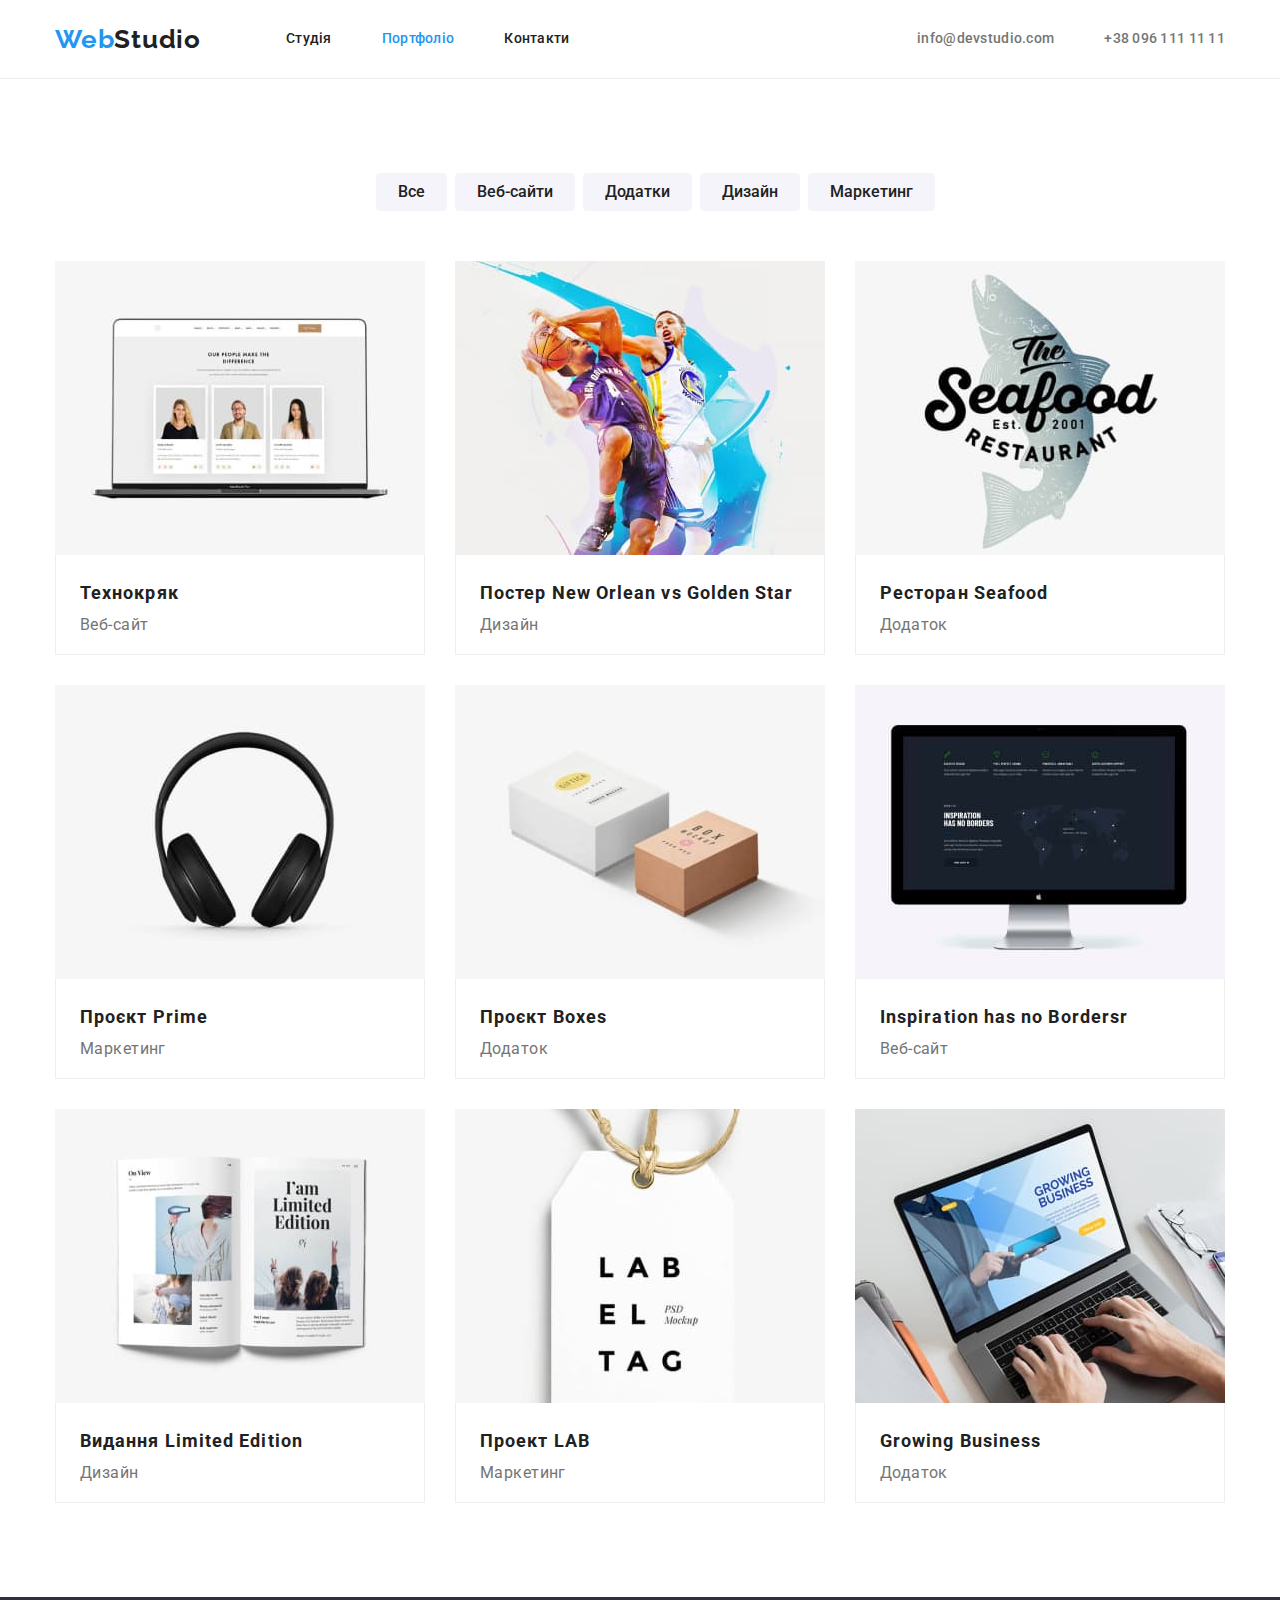
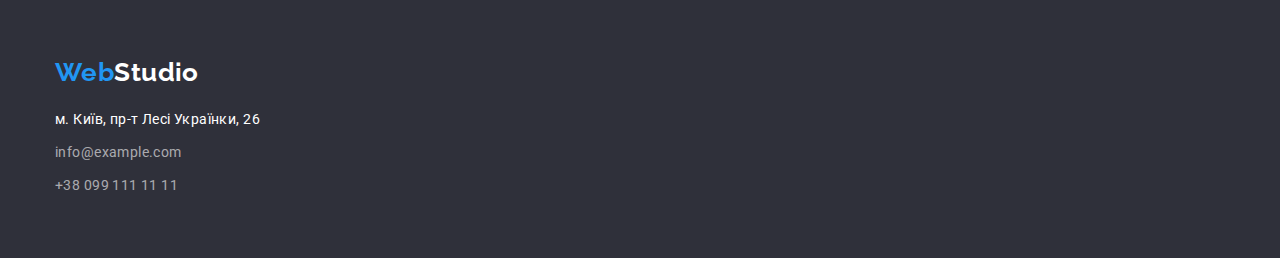
==== portfolia.html @ 4f60a434 "added icons" ====
<!DOCTYPE html>
<html lang="uk">
  <head>
    <meta charset="UTF-8" />
    <meta http-equiv="X-UA-Compatible" content="IE=edge" />
    <meta name="viewport" content="width=device-width, initial-scale=1.0" />
    <title>Portfolio</title>
    <link rel="preconnect" href="https://fonts.googleapis.com" />
    <link rel="preconnect" href="https://fonts.gstatic.com" crossorigin />
    <link
      href="https://fonts.googleapis.com/css2?family=Raleway:wght@700&family=Roboto:wght@400;500;700;900&display=swap"
      rel="stylesheet"
    />
    <link
      rel="stylesheet"
      href="https://cdnjs.cloudflare.com/ajax/libs/modern-normalize/1.1.0/modern-normalize.min.css"
    />
    <link rel="stylesheet" href="./css/style.css" />
  </head>
  <body>
    <!-- навігація сайту -->
    <header class="header-page">
      <div class="container container-nav">
      <nav class="main-nav">
        <a href="/index.html" class="main-logo logo"
          ><span class="accent"> Web</span>Studio</a
        >
        <ul class="list">
          <li class="item"><a href="./index.html" class="list-nav">Студія</a></li>
          <li class="current item">
            <a href="./portfolia.html" class="list-nav">Портфоліо</a>
          </li class="item">
          <li class="item"><a href="" class="list-nav">Контакти</a></li>
        </ul>
      </nav>
        <ul class="contact">
          <li class="item"><a href="mailto:info@devstudio.com">info@devstudio.com</a></li>
          <li class="item"><a href="tel:+380961111111">+38 096 111 11 11</a></li>
        </ul>
      </div>
    </header>
    <main>
      <!-- кнопки -->
      <section class="section-total">
        <div class="container">
        <h1 class="hide-title visually-hidden">Портфоліо</h1>
        <ul class="container list-main">
          <li class="list-btn"><button type="button" class="buton-name">Все</button></li>
          <li class="list-btn"><button type="button" class="buton-name">Веб-сайти</button></li>
          <li class="list-btn"><button type="button" class="buton-name">Додатки</button></li>
          <li class="list-btn"><button type="button" class="buton-name">Дизайн</button></li>
          <li class="list-btn"><button type="button" class="buton-name">Маркетинг</button></li>
        </ul>
        </div>
      
      <!-- секція Портфоліо -->
      <section class=" container"> 
        <ul class="cards">
          <li class="card-set">
            <img class="imagine"
              src="./images/portfolio1.jpg"
              alt="портфоліо на комютері"
              width="370"
            />
            <div class="card-block">
            <h2 class="subtitle-type">Технокряк</h2>
            <p class="text">Веб-сайт</p>
            </div>
          </li>
          <li class="card-set">
            <img class="imagine"
              src="./images/portfolio2.jpg"
              alt="два гравці грають в баскетбол"
              width="370"
            />
            <div class="card-block">
            <h2 class="subtitle-type">Постер New Orlean vs Golden Star</h2>
            <p class="text">Дизайн</p>
            </div>
          </li>
          <li class="card-set">
            <img class="imagine"
              src="./images/portfolio3.jpg"
              alt="лого ресторану Seafood"
              width="370"
            />
            <div class="card-block">
            <h2 class="subtitle-type">Ресторан Seafood</h2>
            <p class="text">Додаток</p>
            </div>
          </li>
          <li class="card-set">
            <img class="imagine"
              src="./images/portfolio4.jpg"
              alt="навушники бездротові"
              width="370"
            />
            <div class="card-block">
            <h2 class="subtitle-type">Проєкт Prime</h2>
            <p class="text">Маркетинг</p>
            </div>
          </li>
          <li class="card-set">
            <img class="imagine"
              src="./images/portfolio5.jpg"
              alt="дві коробки, білого і рожевого кольору"
              width="370"
            />
            <div class="card-block">
            <h2 class="subtitle-type">Проєкт Boxes</h2>
            <p class="text">Додаток</p>
            </div>
          </li>
          <li class="card-set">
            <img class="imagine"
              src="./images/portfolio6.jpg"
              alt="монітор компютера"
              width="370"
            />
            <div class="card-block">
            <h2 class="subtitle-type">Inspiration has no Bordersr</h2>
            <p class="text">Веб-сайт</p>
            </div>
          </li>
          <li class="card-set">
            <img class="imagine"
              src="./images/portfolio7.jpg"
              alt="видання журналу Limited Edition"
              width="370"
            />
            <div class="card-block">
            <h2 class="subtitle-type">Видання Limited Edition</h2>
            <p class="text">Дизайн</p>
            </div>
          </li>
          <li class="card-set">
            <img class="imagine"
              src="./images/portfolio8.jpg"
              alt="біла етикетка"
              width="370"
            />
            <div class="card-block">
            <h2 class="subtitle-type">Проект LAB</h2>
            <p class="text">Маркетинг</p>
            </div>
          </li>
          <li class="card-set">
            <img class="imagine"
              src="./images/portfolio9.jpg"
              alt="створення бізнес плану на ноутбуці"
              width="370"
            />
            <div class="card-block">
            <h2 class="subtitle-type">Growing Business</h2>
            <p class="text">Додаток</p>
            </div>
          </li>
        </ul>
      </section>
      </section>
    </main>
    <!-- футер -->
    <footer class="footer">
      <div class="container footer-address">
      <a href="/index.html" class="logo-accent footer-logo"
        ><span class="accent"> Web</span>Studio</a
      >
      <address class="address">
        <ul class="footer-address">
          <li>м. Київ, пр-т Лесі Українки, 26</li>
          <li>
            <a href="mailto:info@example.com" class="link">info@example.com </a>
          </li>
          <li>
            <a href="tel:+380991111111" class="link">+38 099 111 11 11</a>
          </li>
        </ul>
      </address>
      </div>
    </footer>
  </body>
</html>
---- css/style.css ----
:root {
  --main-text-color: #757575;
  --title-text-color: #212121;
  --accent-text-color: #2196f3;
  --white-text-color: #ffffff;
  --secondary-background-color: #2f303a;
  --link-text-color: rgba(255, 255, 255, 0.6);
  --primary-background-color: #f5f4fa;
  --box-shadow-color: rgba(0, 0, 0, 0.15);
  --button-background-color: #188ce8;
  --solid-border-color: #eeeeee;
}

body {
  color: var(--main-text-color);
  background-color: var(--white-text-color);
  font-family: "Roboto", sans-serif;
  font-style: normal;
  font-size: 14px;
  line-height: 1.7;
  letter-spacing: 0.03em;
}
ul {
  list-style: none;
  margin: 0;
  padding: 0;
}

h1,
h2,
h3,
p {
  margin: 0;
}

/* header */

.header-page {
  border-bottom: 1px solid #ececec;
}

.container {
  width: 1200px;
  margin-left: auto;
  margin-right: auto;
  padding-left: 15px;
  padding-right: 15px;
}
.container-nav {
  display: flex;
  align-items: center;
}
.main-nav {
  display: flex;
  align-items: center;
  margin: 0;
  margin-right: auto;
  padding: 0;
}

/* logo */

.main-logo {
  display: flex;
  margin-right: 85px;
  padding-top: 24px;
  padding-bottom: 23px;
}
.logo {
  color: var(--title-text-color);
}
.logo:hover,
.logo:focus {
  color: var(--accent-text-color);
}
.accent {
  color: var(--accent-text-color);
}
.logo,
.accent {
  font-family: "Raleway", sans-serif;
  font-weight: 700;
  font-size: 26px;
  line-height: 1.19;
  text-decoration: none;
  letter-spacing: 0.03em;
}

.list {
  display: flex;
}

.list .item {
  margin-right: 50px;
}
.list .item:last-child {
  margin-right: 0;
}

/* навігація */
.list .list-nav {
  color: var(--title-text-color);
  font-weight: 500;
  font-size: 14px;
  line-height: 1.14;
  text-decoration: none;
  letter-spacing: 0.02em;
}
.list .list-nav:hover,
.list .list-nav:focus {
  color: var(--accent-text-color);
}
.current .list-nav {
  color: var(--accent-text-color);
}

/* контакти */
.contact {
  display: flex;
  align-items: center;
  margin-left: auto;
  padding: 0;
  margin: 0;
}
.contact .item + .item {
  margin-left: 50px;
}

.contact a {
  font-weight: 500;
  font-size: 14px;
  line-height: 1.14;
  color: var(--main-text-color);
  text-decoration: none;
  letter-spacing: 0.02em;
}
.contact a:hover,
.contact a:focus {
  color: var(--accent-text-color);
}

.icon-header {
  fill: #757575;
}
.icon-header:hover {
  fill: #2196f3;
}

/* page 1 */

/* герой */
.section-hero {
  background-color: var(--secondary-background-color);
  text-align: center;
  padding-top: 200px;
  padding-bottom: 200px;
}
.hero {
  font-weight: 900;
  width: 696px;
  margin-left: auto;
  margin-right: auto;
  font-size: 44px;
  line-height: 1.4;
  text-transform: uppercase;
  color: var(--white-text-color);
  letter-spacing: 0.06em;
  text-transform: uppercase;
  margin-bottom: 30px;
}
.btn {
  display: inline-block;
  text-align: center;

  font-family: "Roboto", sans-serif;
  font-weight: 700;
  font-size: 16px;
  line-height: 1.8;
  padding: 10px 32px;

  box-shadow: 0px 4px 4px var(--box-shadow-color);
  border-radius: 4px;
  letter-spacing: 0.06em;
  background-color: var(--accent-text-color);
  color: var(--white-text-color);
  border: transparent;
  cursor: pointer;
}

.btn:hover,
.btn:focus {
  background: var(--button-background-color);
}

/* cекція особливості */
.hide-title {
  text-align: center;
}
.title {
  margin-bottom: 10px;
  font-weight: 700;
  font-size: 14px;
  line-height: 1.4;
  color: var(--title-text-color);
}
.items-container {
  display: flex;
  flex-wrap: wrap;
  align-items: flex-start;
}
.list-item {
  width: calc((100% - 90px) / 4);
  margin-right: 30px;
}
.list-item:nth-child(4n) {
  margin-right: 0;
}

.feature {
  background: #f5f4fa;
  padding: 25px 100px;
  margin-bottom: 30px;
}

/* секція чим ми займаємося */
.section-total {
  padding-top: 94px;
  padding-bottom: 94px;
}
.section-total.about {
  padding-top: 0;
}
.caption {
  font-weight: 700;
  font-size: 36px;
  line-height: 1.2;
  text-align: center;
  color: var(--title-text-color);
  margin-bottom: 50px;
}
.item-image {
  display: flex;
  flex-wrap: wrap;
  padding-top: 0;
  padding-bottom: 0;
}
.img {
  width: calc((100% - 60px) / 3);
  margin-right: 30px;
}
.img:nth-child(3n) {
  margin-right: 0;
}
/* наша команда */

.title-team {
  padding-top: 30px;
  padding-bottom: 30px;
  text-align: center;
}

.section-team {
  margin: 0;
  background-color: var(--primary-background-color);
}
.item-team {
  display: flex;
  flex-wrap: wrap;
  align-items: flex-start;
}

.pic {
  width: calc((100% - 90px) / 4);
  background-color: var(--white-text-color);
  margin-right: 30px;
  box-shadow: 0px 1px 3px rgba(0, 0, 0, 0.12), 0px 1px 1px rgba(0, 0, 0, 0.14),
    0px 2px 1px rgba(0, 0, 0, 0.2);
  border-radius: 0px 0px 4px 4px;
}

.pic:nth-child(4n) {
  margin-right: 0;
}
.subtitle {
  margin-bottom: 10px;
  font-weight: 500;
  font-size: 16px;
  line-height: 1.2;
  color: var(--title-text-color);
}
.text {
  font-size: 16px;
  line-height: 1.2;
}

.social-links {
  display: flex;
  align-self: center;
  padding-top: 16px;
  padding-left: 32px;
  padding-right: 32px;
  padding-bottom: 0;
}
.social-icon {
  padding-top: 12px;
  padding-left: 12px;
  padding-right: 12px;

  fill: tomato;
  border: none;
}
.social-icon:hover,
.social-icon:focus {
  width: 44px;
  height: 44px;
  fill: teal;
  background-color: #2196f3;
  border-radius: 50%;
}

/* Постійні клієнти */

.clients-logo {
  display: flex;
}

/* футер */
.footer {
  background-color: var(--secondary-background-color);
  padding-top: 60px;
  padding-bottom: 60px;
}
.footer-address {
  display: flex;
  flex-direction: column;
  align-items: flex-start;
}
.footer-address li {
  margin-bottom: 9px;
}
.footer-address li:last-child {
  margin-bottom: 0px;
}

.footer-logo {
  margin-bottom: 20px;
}
.logo-accent {
  color: var(--white-text-color);
}
.logo-accent,
.accent {
  font-family: "Raleway";
  font-weight: 700;
  font-size: 26px;
  line-height: 1.2;
  text-decoration: none;
}
.address {
  font-family: "Roboto", sans-serif;
  font-style: normal;
  font-size: 14px;
  line-height: 1.7;
  color: var(--white-text-color);
}
.link {
  color: var(--link-text-color);
  text-decoration: none;
}
.link:hover,
.link:focus {
  color: var(--accent-text-color);
}

/* page 2 PORTFOLIO */

/* кнопки */

.list-btn {
  display: flex;
  margin-right: 8px;
}
.list-btn:last-child {
  margin-right: 0px;
}

.list-main {
  display: flex;
  justify-content: center;
  margin-bottom: 50px;
}
.buton-name {
  font-family: "Roboto", sans-serif;
  font-weight: 500;
  font-size: 16px;
  line-height: 1.6;
  text-align: center;
  background-color: var(--primary-background-color);
  color: var(--title-text-color);
  border: none;
  border-radius: 4px;
  cursor: pointer;
  padding-right: 22px;
  padding-left: 22px;
  padding-top: 6px;
  padding-bottom: 6px;
}

.buton-name:hover,
.buton-name:focus {
  background-color: var(--accent-text-color);
  color: var(--white-text-color);
  border-radius: 4px;
}

/* cекція портфоліо */

.card-block {
  padding-top: 20px;
  padding-right: 24px;
  padding-bottom: 20px;
  padding-left: 24px;
  text-align: left;
  border-left: 1px solid var(--solid-border-color);
  border-right: 1px solid var(--solid-border-color);
  border-bottom: 1px solid var(--solid-border-color);
}
.cards {
  display: flex;
  flex-wrap: wrap;
  padding: 0;
}
.card-set {
  width: calc((100% - 60px) / 3);
  margin-right: 30px;
  margin-bottom: 30px;
}

.card-set:nth-child(3n) {
  margin-right: 0;
}

.card-set:nth-last-child(-n + 3) {
  margin-bottom: 0;
}

.imagine {
  display: block;
  max-width: 100%;
}

.subtitle-type {
  font-weight: 700;
  font-size: 18px;
  line-height: 2;
  color: var(--title-text-color);
  letter-spacing: 0.06em;
  margin-bottom: 4px;
}
.visually-hidden {
  position: absolute;
  white-space: nowrap;
  width: 1px;
  height: 1px;
  overflow: hidden;
  border: 0;
  padding: 0;
  clip: rect(0 0 0 0);
  clip-path: inset(50%);
  margin: -1px;
}
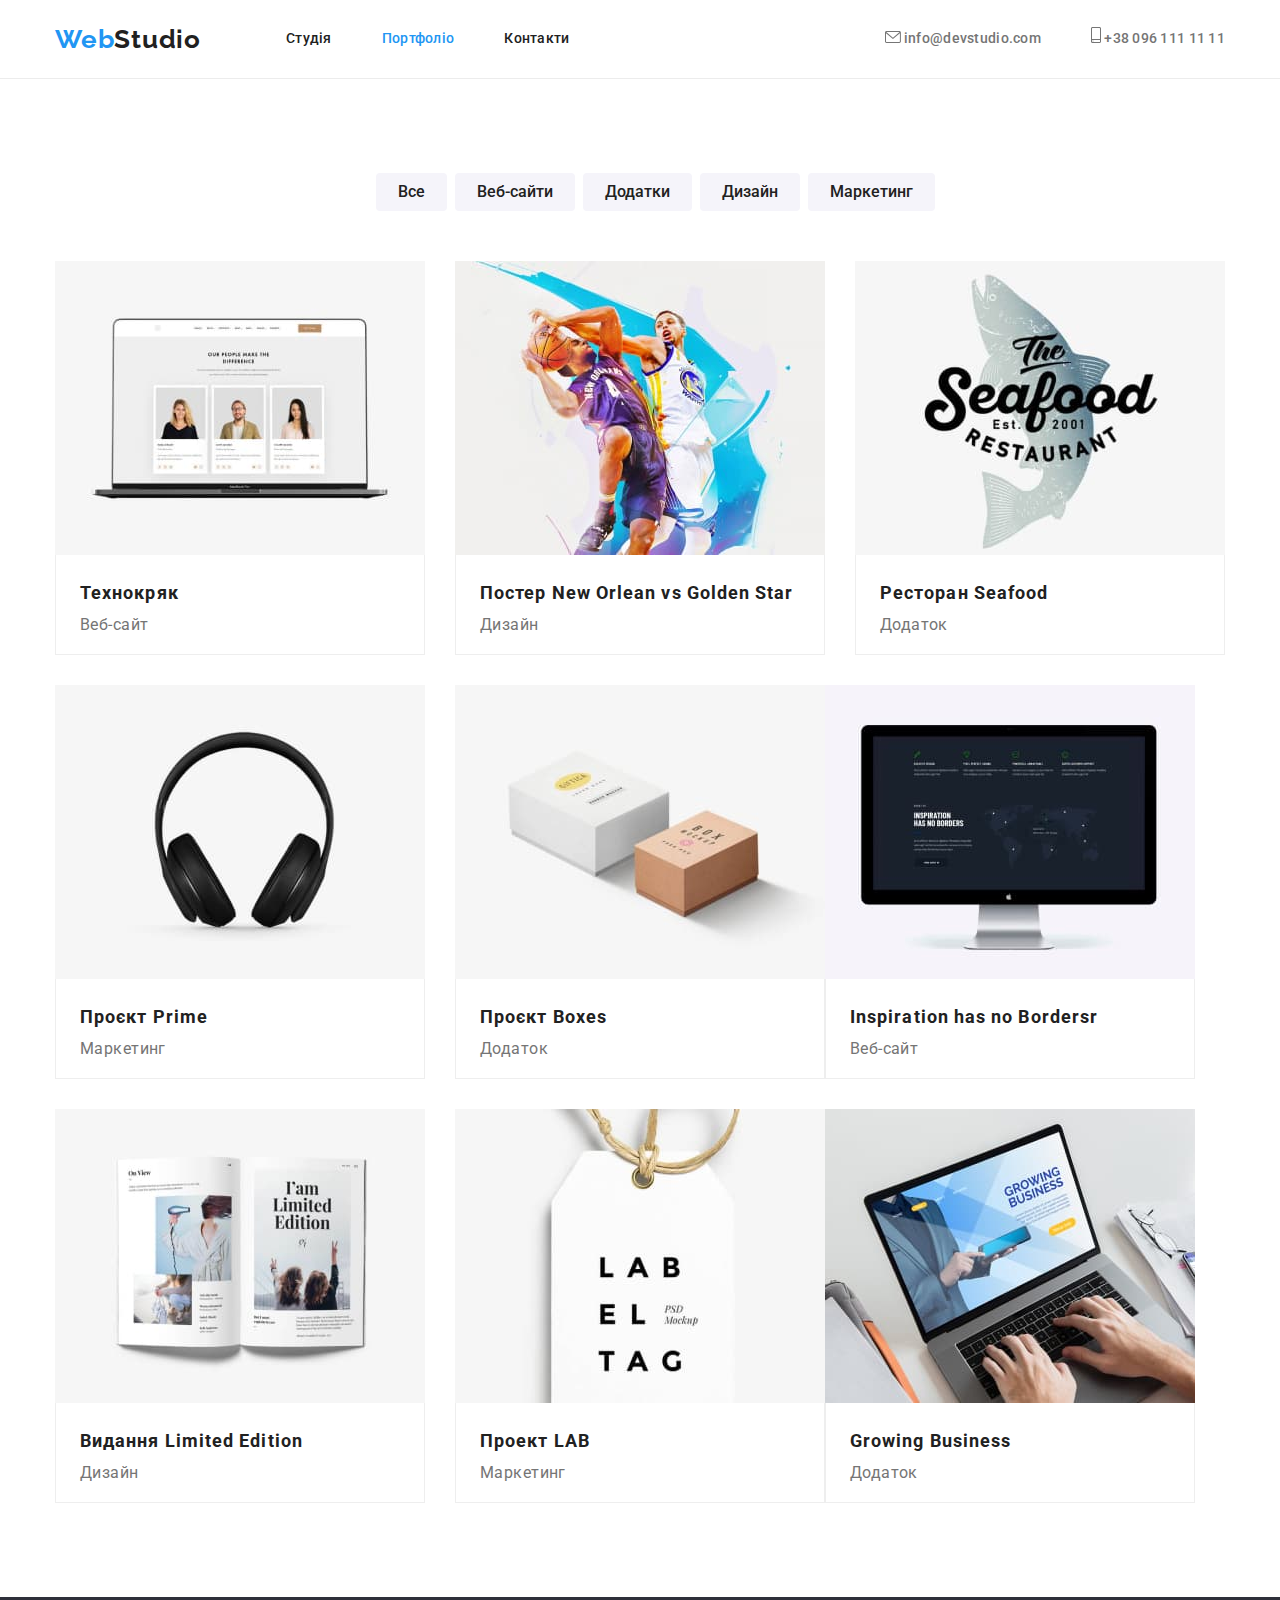
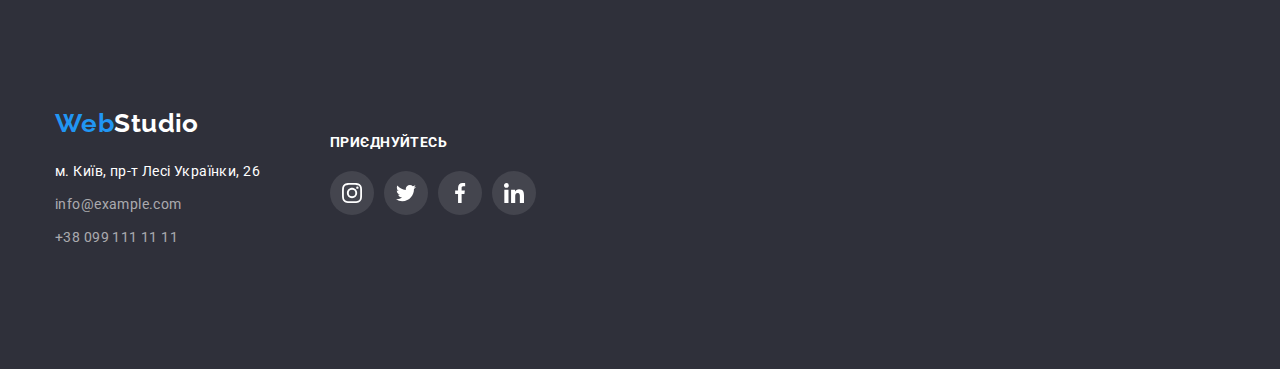
==== commit 04239536: "updated style of studio" ====
--- a/portfolia.html
+++ b/portfolia.html
@@ -34,8 +34,15 @@
         </ul>
       </nav>
         <ul class="contact">
-          <li class="item"><a href="mailto:info@devstudio.com">info@devstudio.com</a></li>
-          <li class="item"><a href="tel:+380961111111">+38 096 111 11 11</a></li>
+          <li class="item"><a href="mailto:info@devstudio.com">
+            <svg class="icon-header" width="16" height="12" >
+              <use href="./images/icons.svg#icon-envelope" ></use></svg>
+            info@devstudio.com </a></li>
+          <li class="item"><a href="tel:+380961111111"> 
+            <svg class="icon-header" width="10" height="16">
+            <use href="./images/icons.svg#icon-smartphone"></use>
+          </svg>
+            +38 096 111 11 11</a></li>
         </ul>
       </div>
     </header>
@@ -56,7 +63,7 @@
       <!-- секція Портфоліо -->
       <section class=" container"> 
         <ul class="cards">
-          <li class="card-set">
+          <li class="card-set"><a class="projects" href=""></a>
             <img class="imagine"
               src="./images/portfolio1.jpg"
               alt="портфоліо на комютері"
@@ -67,7 +74,7 @@
             <p class="text">Веб-сайт</p>
             </div>
           </li>
-          <li class="card-set">
+          <li class="card-set"><a class="projects" href=""></a>
             <img class="imagine"
               src="./images/portfolio2.jpg"
               alt="два гравці грають в баскетбол"
@@ -78,7 +85,7 @@
             <p class="text">Дизайн</p>
             </div>
           </li>
-          <li class="card-set">
+          <li class="card-set"><a class="projects" href=""></a>
             <img class="imagine"
               src="./images/portfolio3.jpg"
               alt="лого ресторану Seafood"
@@ -88,7 +95,7 @@
             <h2 class="subtitle-type">Ресторан Seafood</h2>
             <p class="text">Додаток</p>
             </div>
-          </li>
+          </li><a class="projects" href=""></a>
           <li class="card-set">
             <img class="imagine"
               src="./images/portfolio4.jpg"
@@ -100,7 +107,7 @@
             <p class="text">Маркетинг</p>
             </div>
           </li>
-          <li class="card-set">
+          <li class="card-set"><a class="projects" href=""></a>
             <img class="imagine"
               src="./images/portfolio5.jpg"
               alt="дві коробки, білого і рожевого кольору"
@@ -111,7 +118,7 @@
             <p class="text">Додаток</p>
             </div>
           </li>
-          <li class="card-set">
+          <li class="card-set"><a class="projects" href=""></a>
             <img class="imagine"
               src="./images/portfolio6.jpg"
               alt="монітор компютера"
@@ -122,7 +129,7 @@
             <p class="text">Веб-сайт</p>
             </div>
           </li>
-          <li class="card-set">
+          <li class="card-set"><a class="projects" href=""></a>
             <img class="imagine"
               src="./images/portfolio7.jpg"
               alt="видання журналу Limited Edition"
@@ -133,7 +140,7 @@
             <p class="text">Дизайн</p>
             </div>
           </li>
-          <li class="card-set">
+          <li class="card-set"><a class="projects" href=""></a>
             <img class="imagine"
               src="./images/portfolio8.jpg"
               alt="біла етикетка"
@@ -144,7 +151,7 @@
             <p class="text">Маркетинг</p>
             </div>
           </li>
-          <li class="card-set">
+          <li class="card-set"><a class="projects" href=""></a>
             <img class="imagine"
               src="./images/portfolio9.jpg"
               alt="створення бізнес плану на ноутбуці"
@@ -160,9 +167,10 @@
       </section>
     </main>
     <!-- футер -->
-    <footer class="footer">
-      <div class="container footer-address">
-      <a href="/index.html" class="logo-accent footer-logo"
+    <footer class=" footer">
+       <div class="container container-footer">
+      <div class=" company-address">
+      <a class="logo-accent footer-logo" href="/index.html" 
         ><span class="accent"> Web</span>Studio</a
       >
       <address class="address">
@@ -175,8 +183,26 @@
             <a href="tel:+380991111111" class="link">+38 099 111 11 11</a>
           </li>
         </ul>
-      </address>
+        </address>
+        </div>
+<div class="social-list-style">
+        <h3 class="footer-title">приєднуйтесь</h3>
+        <ul class="footer-list">
+            <li class="social-item"><a class="social-link-list" href="#"><svg width="20" height="20">
+              <use  href="./images/icons.svg#icon-instagram-2"></use>
+            </svg></a></li>
+            <li class="social-item"><a class="social-link-list" href="#"><svg width="20" height="20">
+              <use href="./images/icons.svg#icon-twitter-1"></use>
+            </svg></a></li>
+            <li class="social-item"><a class="social-link-list" href="#"><svg width="20" height="20">
+              <use href="./images/icons.svg#icon-facebook-1"></use>
+            </svg></a></li>
+            <li class="social-item"><a class="social-link-list" href="#"><svg width="20" height="20">
+              <use href="./images/icons.svg#icon-linkedin-1"></use>
+            </svg></a></li>
+          </ul>
       </div>
+</div>
     </footer>
   </body>
 </html>
--- a/css/style.css
+++ b/css/style.css
@@ -9,6 +9,9 @@
   --box-shadow-color: rgba(0, 0, 0, 0.15);
   --button-background-color: #188ce8;
   --solid-border-color: #eeeeee;
+  --solid-border-header: #ececec;
+  --gradient-color: rgba(47, 48, 58, 0.4);
+  --main-social-color: #afb1b8;
 }
 
 body {
@@ -36,7 +39,7 @@
 /* header */
 
 .header-page {
-  border-bottom: 1px solid #ececec;
+  border-bottom: 1px solid var(--solid-border-header);
 }
 
 .container {
@@ -131,19 +134,13 @@
   font-size: 14px;
   line-height: 1.14;
   color: var(--main-text-color);
+  fill: currentColor;
   text-decoration: none;
   letter-spacing: 0.02em;
 }
 .contact a:hover,
 .contact a:focus {
   color: var(--accent-text-color);
-}
-
-.icon-header {
-  fill: #757575;
-}
-.icon-header:hover {
-  fill: #2196f3;
 }
 
 /* page 1 */
@@ -154,6 +151,8 @@
   text-align: center;
   padding-top: 200px;
   padding-bottom: 200px;
+  background-image: url("../images/Img.svg");
+  background-image: linear-gradient(var(--gradient-color: ));
 }
 .hero {
   font-weight: 900;
@@ -217,7 +216,7 @@
 }
 
 .feature {
-  background: #f5f4fa;
+  background: var(--primary-background-color);
   padding: 25px 100px;
   margin-bottom: 30px;
 }
@@ -254,8 +253,7 @@
 /* наша команда */
 
 .title-team {
-  padding-top: 30px;
-  padding-bottom: 30px;
+  padding: 30px;
   text-align: center;
 }
 
@@ -293,28 +291,27 @@
   line-height: 1.2;
 }
 
-.social-links {
-  display: flex;
-  align-self: center;
-  padding-top: 16px;
-  padding-left: 32px;
-  padding-right: 32px;
-  padding-bottom: 0;
-}
-.social-icon {
-  padding-top: 12px;
-  padding-left: 12px;
-  padding-right: 12px;
-
-  fill: tomato;
-  border: none;
-}
-.social-icon:hover,
-.social-icon:focus {
+.social-list {
+  display: flex;
+  align-items: center;
+  gap: 10px;
+  justify-content: center;
+  margin-top: 16px;
+}
+.social-link {
   width: 44px;
   height: 44px;
-  fill: teal;
-  background-color: #2196f3;
+  color: var(--main-social-color);
+  fill: currentColor;
+  display: inline-block;
+  display: flex;
+  align-items: center;
+  justify-content: center;
+}
+.social-link:hover,
+.social-link:focus {
+  color: var(--white-text-color);
+  background-color: var(--accent-text-color);
   border-radius: 50%;
 }
 
@@ -322,6 +319,28 @@
 
 .clients-logo {
   display: flex;
+  align-items: center;
+  justify-content: space-between;
+}
+.client-list {
+  width: 170px;
+  height: 92px;
+  color: var(--main-social-color);
+  fill: currentColor;
+  display: inline-block;
+  display: flex;
+  align-items: center;
+  justify-content: center;
+  border: 1px solid var(--main-social-color);
+  border-radius: 4px;
+}
+.clients-items {
+  margin-right: 30px;
+}
+.client-list:hover,
+.client-list:focus {
+  fill: var(--accent-text-color);
+  border: 1px solid var(--accent-text-color);
 }
 
 /* футер */
@@ -329,22 +348,20 @@
   background-color: var(--secondary-background-color);
   padding-top: 60px;
   padding-bottom: 60px;
+  display: flex;
+  flex-direction: column;
 }
 .footer-address {
   display: flex;
   flex-direction: column;
+
   align-items: flex-start;
 }
 .footer-address li {
   margin-bottom: 9px;
-}
-.footer-address li:last-child {
-  margin-bottom: 0px;
-}
-
-.footer-logo {
-  margin-bottom: 20px;
-}
+  margin-right: 70px;
+}
+
 .logo-accent {
   color: var(--white-text-color);
 }
@@ -362,6 +379,7 @@
   font-size: 14px;
   line-height: 1.7;
   color: var(--white-text-color);
+  padding-top: 20px;
 }
 .link {
   color: var(--link-text-color);
@@ -371,7 +389,52 @@
 .link:focus {
   color: var(--accent-text-color);
 }
-
+.container-footer {
+  display: flex;
+  align-items: center;
+}
+.footer-list {
+  display: flex;
+
+  align-items: center;
+  gap: 10px;
+}
+.social-link-list {
+  padding: 0;
+  margin: 0;
+  width: 44px;
+  height: 44px;
+  color: var(--white-text-color);
+  fill: currentColor;
+  display: inline-block;
+  display: flex;
+  align-items: center;
+  justify-content: center;
+  background: rgba(255, 255, 255, 0.1);
+  border-radius: 50%;
+}
+.social-link-list:hover,
+.social-link-list:focus {
+  fill: currentColor;
+  background: var(--accent-text-color);
+  border-radius: 50%;
+}
+
+.social-list-style {
+  margin-top: 78px;
+  margin-bottom: 94px;
+}
+.footer-title {
+  text-align: left;
+  font-weight: 700;
+  font-size: 14px;
+  line-height: 1.14;
+  letter-spacing: 0.03em;
+  text-transform: uppercase;
+  margin-bottom: 20px;
+
+  color: var(--white-text-color);
+}
 /* page 2 PORTFOLIO */
 
 /* кнопки */
@@ -440,6 +503,12 @@
   margin-right: 0;
 }
 
+.card-set:hover,
+.card-set:focus {
+  border: 1px solid var(--solid-border-color);
+  box-shadow: 0px 1px 1px rgba(0, 0, 0, 0.12), 0px 4px 4px rgba(0, 0, 0, 0.06),
+    1px 4px 6px rgba(0, 0, 0, 0.16);
+}
 .card-set:nth-last-child(-n + 3) {
   margin-bottom: 0;
 }
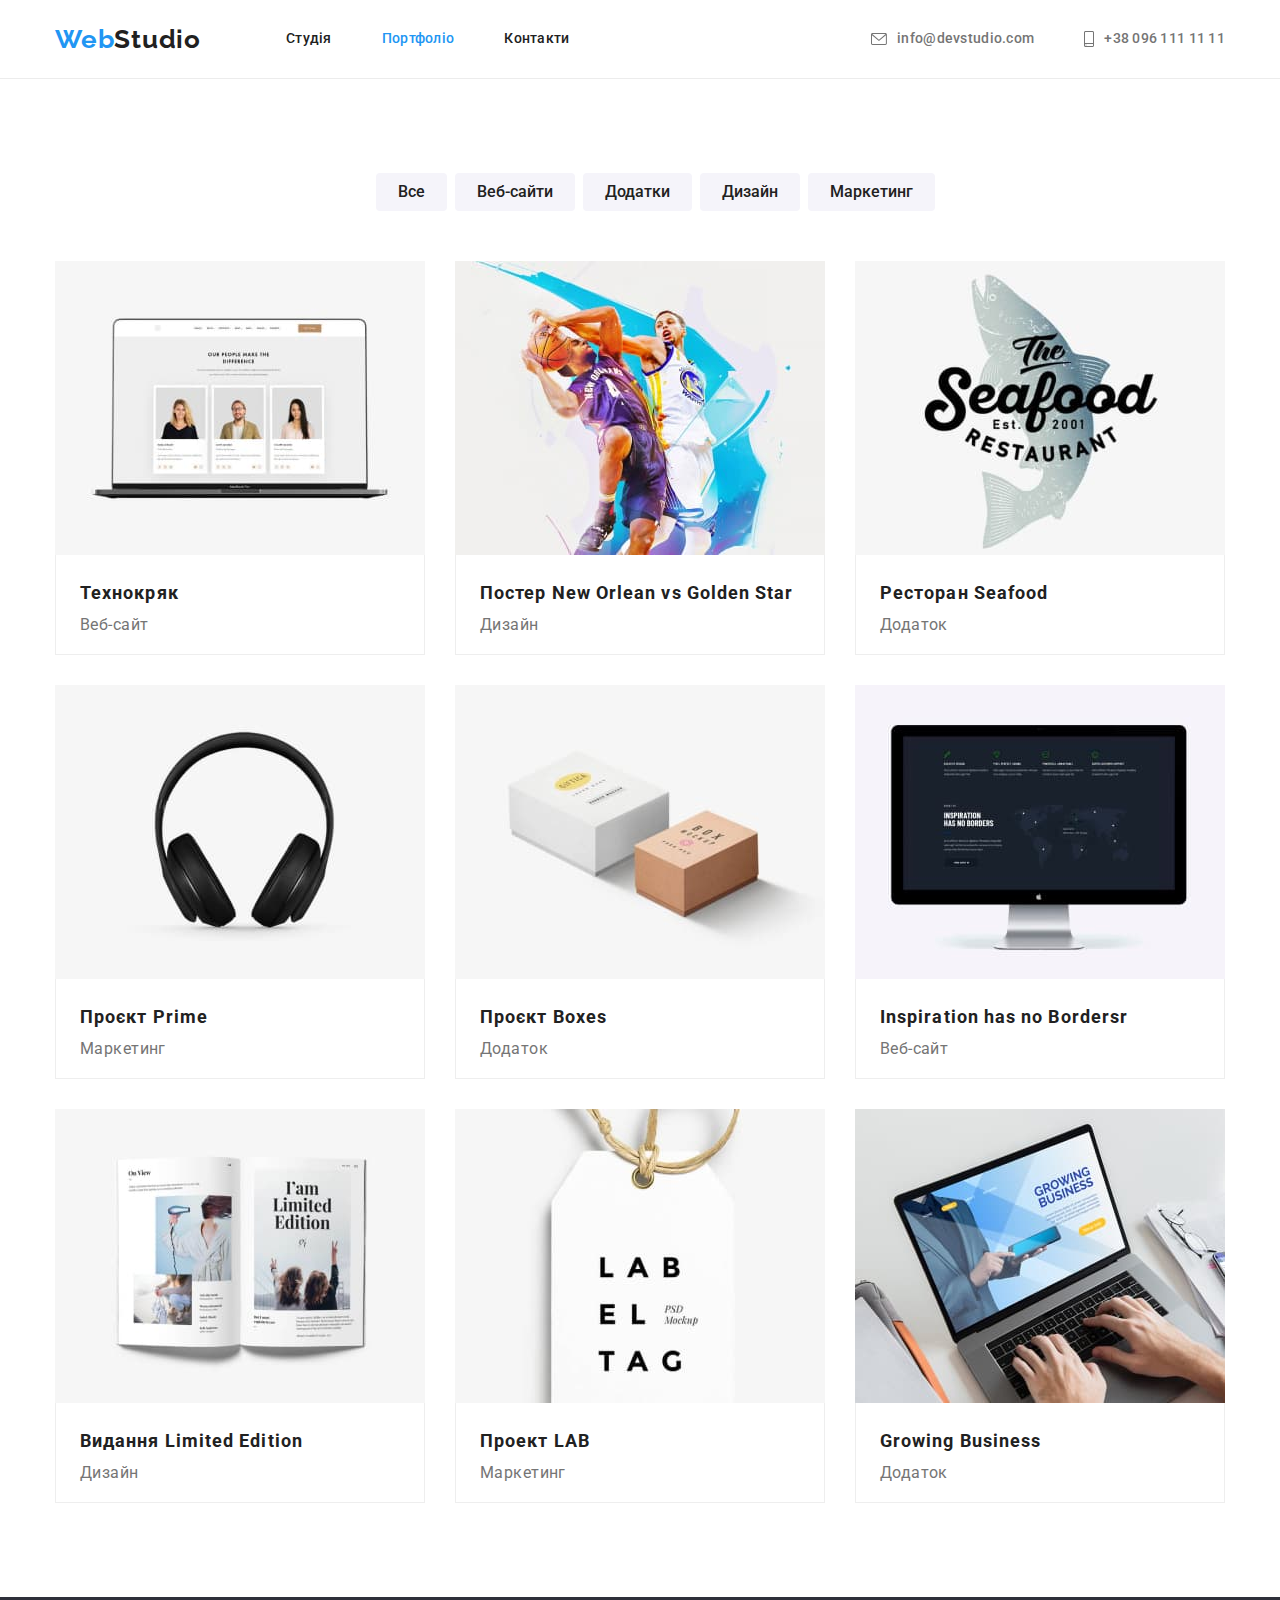
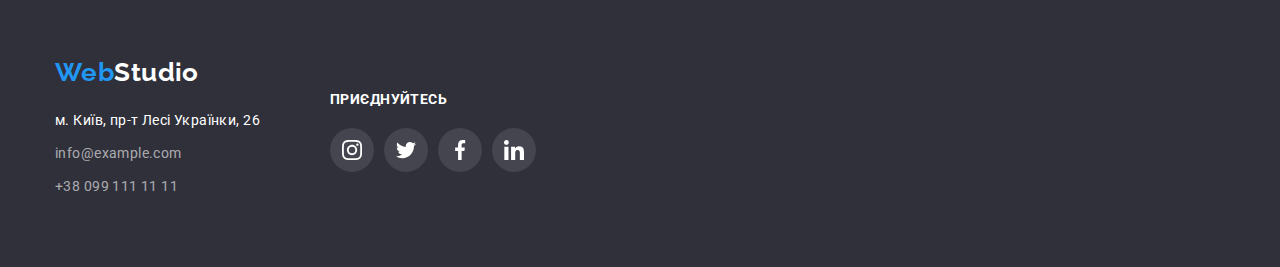
==== commit 78cd5843: "updated svg" ====
--- a/portfolia.html
+++ b/portfolia.html
@@ -58,12 +58,12 @@
           <li class="list-btn"><button type="button" class="buton-name">Дизайн</button></li>
           <li class="list-btn"><button type="button" class="buton-name">Маркетинг</button></li>
         </ul>
-        </div>
+       
       
       <!-- секція Портфоліо -->
-      <section class=" container"> 
+      
         <ul class="cards">
-          <li class="card-set"><a class="projects" href=""></a>
+          <li class="card-set"><a class="projects" href="">
             <img class="imagine"
               src="./images/portfolio1.jpg"
               alt="портфоліо на комютері"
@@ -73,8 +73,9 @@
             <h2 class="subtitle-type">Технокряк</h2>
             <p class="text">Веб-сайт</p>
             </div>
-          </li>
-          <li class="card-set"><a class="projects" href=""></a>
+            </a>
+          </li>
+          <li class="card-set"><a class="projects" href="">
             <img class="imagine"
               src="./images/portfolio2.jpg"
               alt="два гравці грають в баскетбол"
@@ -84,8 +85,9 @@
             <h2 class="subtitle-type">Постер New Orlean vs Golden Star</h2>
             <p class="text">Дизайн</p>
             </div>
-          </li>
-          <li class="card-set"><a class="projects" href=""></a>
+            </a>
+          </li>
+          <li class="card-set"><a class="projects" href="">
             <img class="imagine"
               src="./images/portfolio3.jpg"
               alt="лого ресторану Seafood"
@@ -95,8 +97,9 @@
             <h2 class="subtitle-type">Ресторан Seafood</h2>
             <p class="text">Додаток</p>
             </div>
-          </li><a class="projects" href=""></a>
-          <li class="card-set">
+            </a>
+          </li>
+          <li class="card-set"><a class="projects" href="">
             <img class="imagine"
               src="./images/portfolio4.jpg"
               alt="навушники бездротові"
@@ -106,8 +109,10 @@
             <h2 class="subtitle-type">Проєкт Prime</h2>
             <p class="text">Маркетинг</p>
             </div>
-          </li>
-          <li class="card-set"><a class="projects" href=""></a>
+            </a>
+          </li>
+          
+          <li class="card-set"><a class="projects" href="">
             <img class="imagine"
               src="./images/portfolio5.jpg"
               alt="дві коробки, білого і рожевого кольору"
@@ -117,8 +122,10 @@
             <h2 class="subtitle-type">Проєкт Boxes</h2>
             <p class="text">Додаток</p>
             </div>
-          </li>
-          <li class="card-set"><a class="projects" href=""></a>
+            </a>
+          </li>
+          
+          <li class="card-set"><a class="projects" href="">
             <img class="imagine"
               src="./images/portfolio6.jpg"
               alt="монітор компютера"
@@ -128,8 +135,9 @@
             <h2 class="subtitle-type">Inspiration has no Bordersr</h2>
             <p class="text">Веб-сайт</p>
             </div>
-          </li>
-          <li class="card-set"><a class="projects" href=""></a>
+            </a>
+          </li>
+          <li class="card-set"><a class="projects" href="">
             <img class="imagine"
               src="./images/portfolio7.jpg"
               alt="видання журналу Limited Edition"
@@ -139,8 +147,9 @@
             <h2 class="subtitle-type">Видання Limited Edition</h2>
             <p class="text">Дизайн</p>
             </div>
-          </li>
-          <li class="card-set"><a class="projects" href=""></a>
+            </a>
+          </li>
+          <li class="card-set"><a class="projects" href="">
             <img class="imagine"
               src="./images/portfolio8.jpg"
               alt="біла етикетка"
@@ -150,8 +159,9 @@
             <h2 class="subtitle-type">Проект LAB</h2>
             <p class="text">Маркетинг</p>
             </div>
-          </li>
-          <li class="card-set"><a class="projects" href=""></a>
+            </a>
+          </li>
+          <li class="card-set"><a class="projects" href="">
             <img class="imagine"
               src="./images/portfolio9.jpg"
               alt="створення бізнес плану на ноутбуці"
@@ -161,10 +171,12 @@
             <h2 class="subtitle-type">Growing Business</h2>
             <p class="text">Додаток</p>
             </div>
-          </li>
-        </ul>
-      </section>
-      </section>
+            </a>
+          </li>
+        </ul>
+      
+    </div>
+    </section>
     </main>
     <!-- футер -->
     <footer class=" footer">
--- a/css/style.css
+++ b/css/style.css
@@ -130,19 +130,23 @@
 }
 
 .contact a {
+  display: flex;
   font-weight: 500;
   font-size: 14px;
   line-height: 1.14;
   color: var(--main-text-color);
-  fill: currentColor;
   text-decoration: none;
   letter-spacing: 0.02em;
+  align-items: center;
 }
 .contact a:hover,
 .contact a:focus {
   color: var(--accent-text-color);
 }
-
+.icon-header {
+  margin-right: 10px;
+  fill: currentColor;
+}
 /* page 1 */
 
 /* герой */
@@ -151,8 +155,11 @@
   text-align: center;
   padding-top: 200px;
   padding-bottom: 200px;
-  background-image: url("../images/Img.svg");
-  background-image: linear-gradient(var(--gradient-color: ));
+  background-image: linear-gradient(#000000, #2f303a 40%),
+    url(../images/Img.svg);
+
+  /* background-image: linear-gradient(#000000, #2f303a 40%) .
+    url("../images/Img.svg"); */
 }
 .hero {
   font-weight: 900;
@@ -217,7 +224,11 @@
 
 .feature {
   background: var(--primary-background-color);
-  padding: 25px 100px;
+  width: 270px;
+  height: 120px;
+  display: flex;
+  justify-content: center;
+  align-items: center;
   margin-bottom: 30px;
 }
 
@@ -289,6 +300,7 @@
 .text {
   font-size: 16px;
   line-height: 1.2;
+  color: var(--main-text-color);
 }
 
 .social-list {
@@ -307,12 +319,16 @@
   display: flex;
   align-items: center;
   justify-content: center;
+  border-radius: 50%;
 }
 .social-link:hover,
 .social-link:focus {
   color: var(--white-text-color);
   background-color: var(--accent-text-color);
-  border-radius: 50%;
+}
+
+.social-icon {
+  fill: currentColor;
 }
 
 /* Постійні клієнти */
@@ -340,7 +356,7 @@
 .client-list:hover,
 .client-list:focus {
   fill: var(--accent-text-color);
-  border: 1px solid var(--accent-text-color);
+  border-color: var(--accent-text-color);
 }
 
 /* футер */
@@ -415,15 +431,9 @@
 }
 .social-link-list:hover,
 .social-link-list:focus {
-  fill: currentColor;
   background: var(--accent-text-color);
-  border-radius: 50%;
-}
-
-.social-list-style {
-  margin-top: 78px;
-  margin-bottom: 94px;
-}
+}
+
 .footer-title {
   text-align: left;
   font-weight: 700;
@@ -505,7 +515,6 @@
 
 .card-set:hover,
 .card-set:focus {
-  border: 1px solid var(--solid-border-color);
   box-shadow: 0px 1px 1px rgba(0, 0, 0, 0.12), 0px 4px 4px rgba(0, 0, 0, 0.06),
     1px 4px 6px rgba(0, 0, 0, 0.16);
 }
@@ -538,3 +547,6 @@
   clip-path: inset(50%);
   margin: -1px;
 }
+.projects {
+  text-decoration: none;
+}
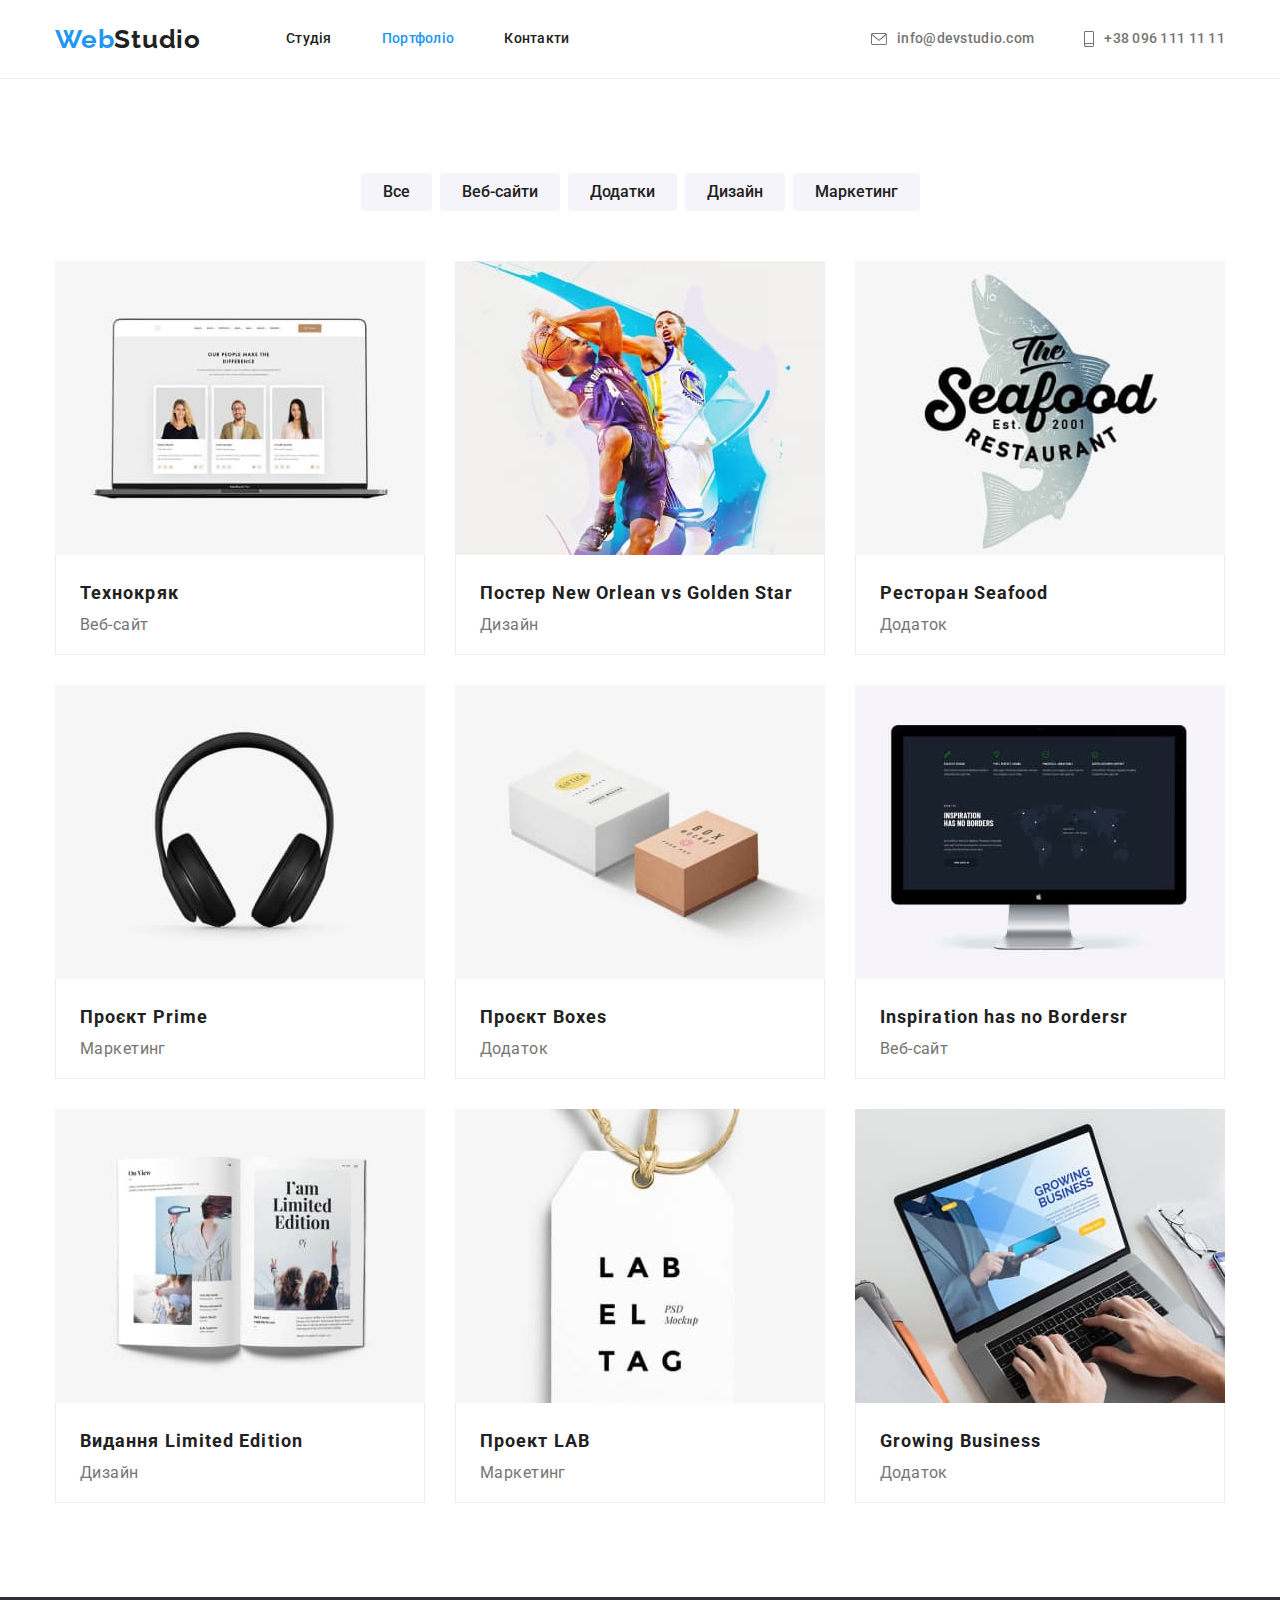
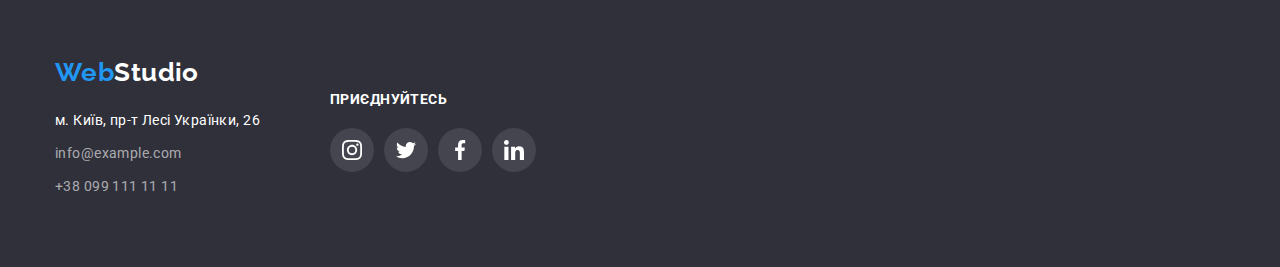
==== commit bb03e6ea: "changed portfolio list hover" ====
--- a/portfolia.html
+++ b/portfolia.html
@@ -51,7 +51,7 @@
       <section class="section-total">
         <div class="container">
         <h1 class="hide-title visually-hidden">Портфоліо</h1>
-        <ul class="container list-main">
+        <ul class=" list-main">
           <li class="list-btn"><button type="button" class="buton-name">Все</button></li>
           <li class="list-btn"><button type="button" class="buton-name">Веб-сайти</button></li>
           <li class="list-btn"><button type="button" class="buton-name">Додатки</button></li>
--- a/css/style.css
+++ b/css/style.css
@@ -155,9 +155,11 @@
   text-align: center;
   padding-top: 200px;
   padding-bottom: 200px;
-  background-image: linear-gradient(#000000, #2f303a 40%),
+  background-image: linear-gradient(
+      rgba(47, 48, 58, 0.4),
+      rgba(47, 48, 58, 0.4)
+    ),
     url(../images/Img.svg);
-
   /* background-image: linear-gradient(#000000, #2f303a 40%) .
     url("../images/Img.svg"); */
 }
@@ -483,7 +485,8 @@
 .buton-name:focus {
   background-color: var(--accent-text-color);
   color: var(--white-text-color);
-  border-radius: 4px;
+  box-shadow: 0px 3px 1px rgba(0, 0, 0, 0.1), 0px 1px 2px rgba(0, 0, 0, 0.08),
+    0px 2px 2px rgba(0, 0, 0, 0.12);
 }
 
 /* cекція портфоліо */
@@ -513,11 +516,6 @@
   margin-right: 0;
 }
 
-.card-set:hover,
-.card-set:focus {
-  box-shadow: 0px 1px 1px rgba(0, 0, 0, 0.12), 0px 4px 4px rgba(0, 0, 0, 0.06),
-    1px 4px 6px rgba(0, 0, 0, 0.16);
-}
 .card-set:nth-last-child(-n + 3) {
   margin-bottom: 0;
 }
@@ -550,3 +548,8 @@
 .projects {
   text-decoration: none;
 }
+.projects :hover,
+.projects :focus {
+  box-shadow: 0px 1px 1px rgba(0, 0, 0, 0.12), 0px 4px 4px rgba(0, 0, 0, 0.06),
+    1px 4px 6px rgba(0, 0, 0, 0.16);
+}
